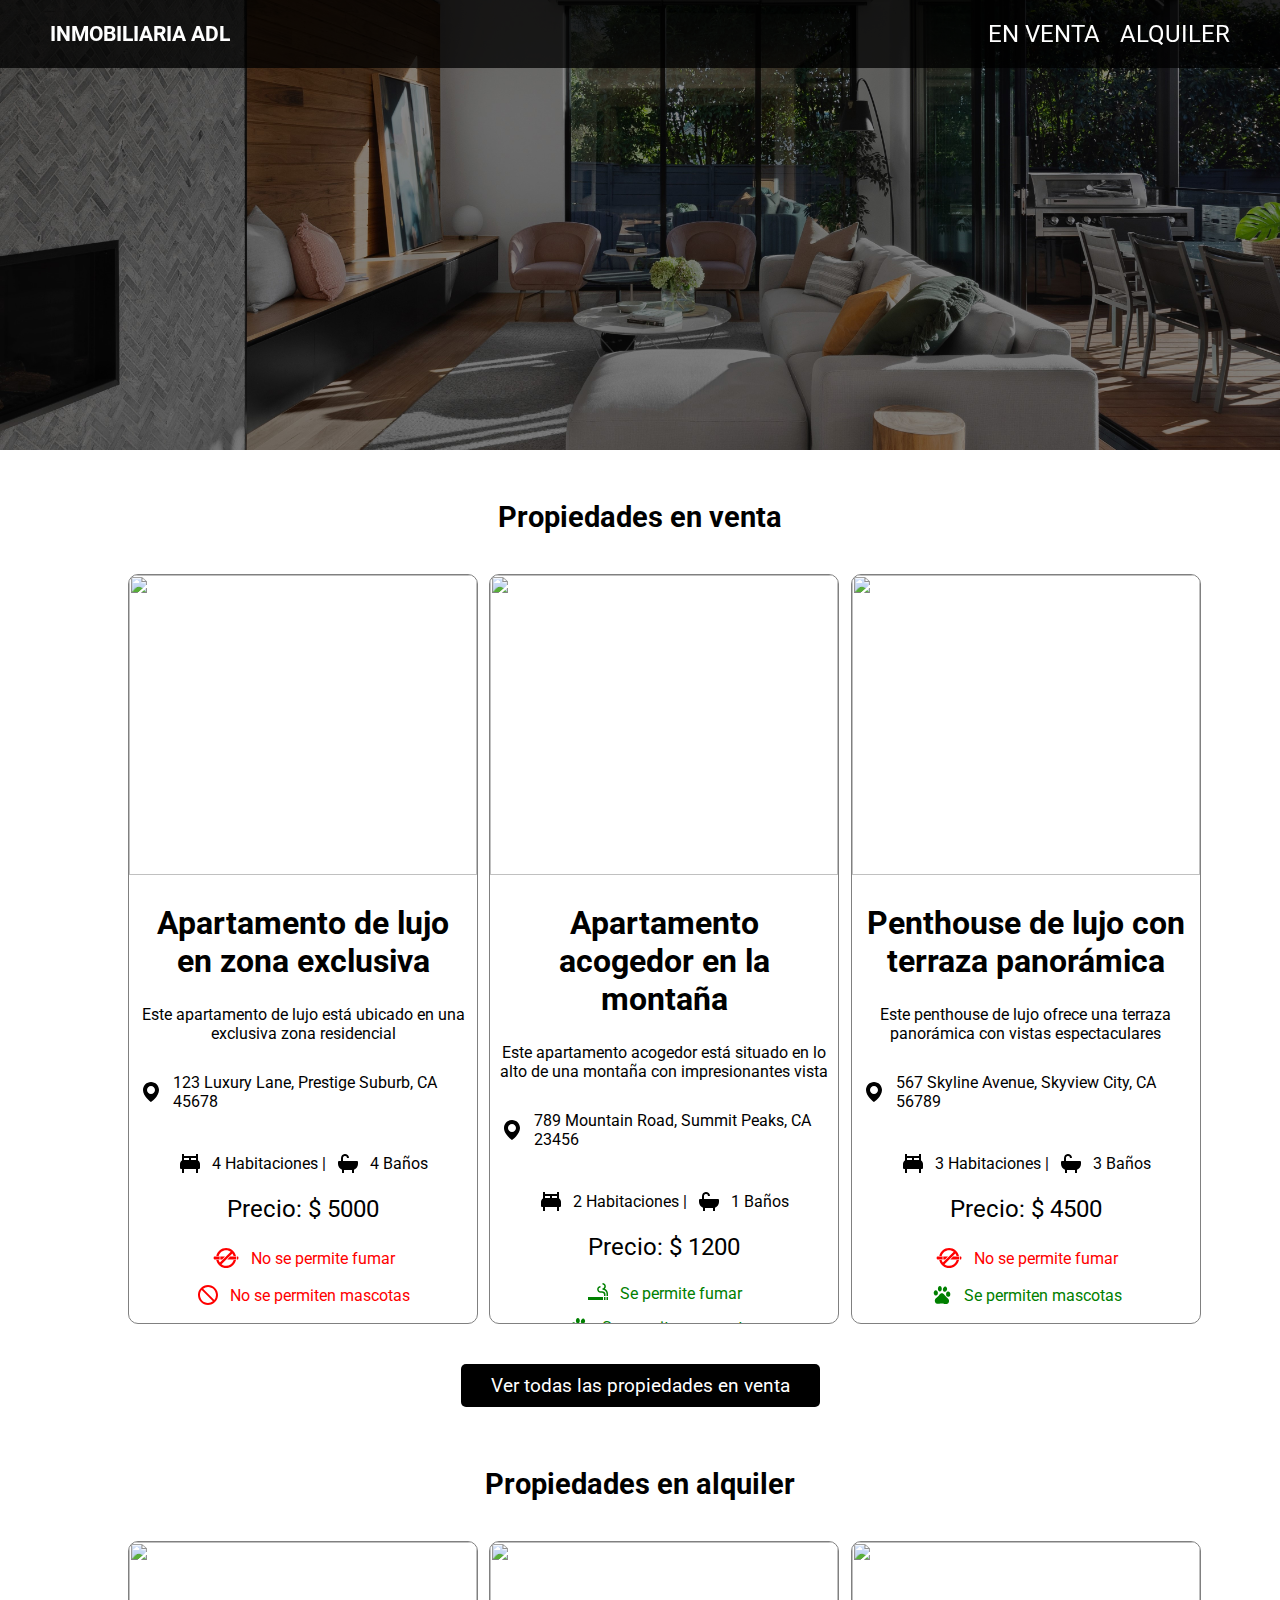
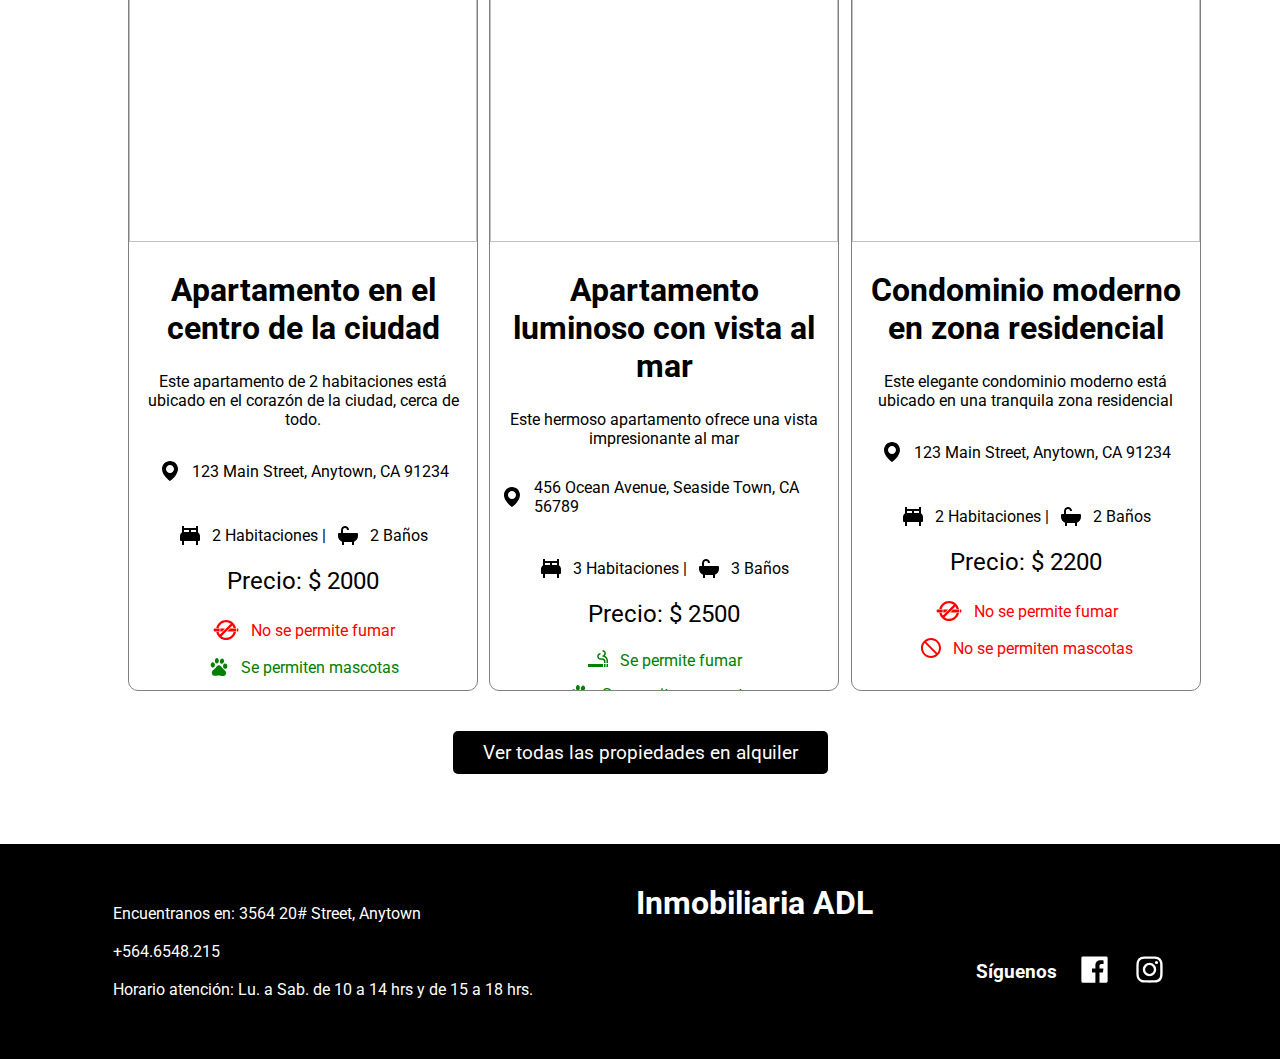
==== index.html @ 2d64ed20 "Actualizando pripiedades en objetos" ====
<!DOCTYPE html>
<html lang="en">

<head>
    <meta charset="UTF-8">
    <meta name="viewport" content="width=device-width, initial-scale=1.0">
    <title>Inmobiliaria ADL</title>
    <link rel="stylesheet" href="./assets/css/styles.css">
    <link rel="preconnect" href="https://fonts.googleapis.com">
    <link rel="preconnect" href="https://fonts.gstatic.com" crossorigin>
    <link href="https://fonts.googleapis.com/css2?family=Roboto:wght@300;400;500;700&display=swap" rel="stylesheet">
</head>

<body>
    <div class="container">
        <nav class="navbar">
            <img class="nabvar__img" src="./assets/images/r-architecture-KQgrVfR3r74-unsplash.jpg" alt="">
            <div class="navbar__container">
                <div class="navbar__logo">
                    <a class="navbar__title" href="index.html">Inmobiliaria ADL</a>
                </div>
                <a href="#menu" class="navbar__icons">
                    <img class="navbar__icon navbar__icon--open" src="./assets/images/menu.svg" alt="">
                </a>
                <a href="#" class="navbar__icons">
                    <img class="navbar__icon navbar__icon--close" src="./assets/images/close.svg" alt="">
                </a>
                <div class="navbar__links" id="menu">
                    <a href="propiedades_venta.html" class="nabvar__link">En venta</a>
                    <a href="propiedades_alquiler.html" class="nabvar__link">Alquiler</a>
                </div>
            </div>
        </nav>
        <section class="section section__forsale">
            <h1 class="section__title">Propiedades en venta</h1>
            <div class="section__container">
                <div class="cards__container">
                    <div class="card__body__container">
                        <img src="https://fotos.perfil.com/2018/09/21/trim/950/534/nueva-york-09212018-366965.jpg"
                            alt="" class="card__img">
                        <div class="card__body">
                            <h1 class="card__title">Apartamento de lujo en zona exclusiva</h1>
                            <p class="card__description">Este apartamento de lujo está ubicado en una exclusiva zona
                                residencial</p>
                            <div class="card__direction">
                                <img src="./assets/images/location.svg" alt="" class="card__icon card__icon--location">
                                <p class="card__text">123 Luxury Lane, Prestige Suburb, CA 45678</p>
                            </div>
                            <div class="card__info">
                                <img src="./assets/images/bed.svg" alt="" class="card__icon card__icon--bed">
                                <span class="card__info__text">4 Habitaciones |</span>
                                <img src="./assets/images/bath.svg" alt="" class="card__icon card__icon--bath">
                                <span class="card__info__text">4 Baños</span>
                            </div>
                            <p class="card__price">Precio: $ 5000</p>
                            <div class="card__inportant__info__container">
                                <div class="card__inportant__info" id="info1">
                                    <img src="./assets/images/cigarette.svg" alt=""
                                        class="card__icon card__icon--no-smooking">
                                    <span
                                        class="card__inportant__info__text card__inportant__info__text--no-smooking">No
                                        se permite fumar</span>
                                </div>
                                <div class="card__inportant__info" id="info2">
                                    <img src="./assets/images/block.svg" alt="" class="card__icon">
                                    <span class="card__inportant__info__text card__inportant__info__text--no-pets">No se
                                        permiten mascotas</span>
                                </div>
                            </div>
                        </div>
                    </div>
                    <div class="card__body__container">
                        <img src="https://cdn.bioguia.com/embed/3d0fb0142790e6b90664042cbafcb1581427139/furgoneta.jpg"
                            alt="" class="card__img">
                        <div class="card__body">
                            <h1 class="card__title">Apartamento acogedor en la montaña</h1>
                            <p class="card__description">Este apartamento acogedor está situado en lo alto de una
                                montaña con impresionantes vista</p>
                            <div class="card__direction">
                                <img src="./assets/images/location.svg" alt="" class="card__icon card__icon--location">
                                <p class="card__text">789 Mountain Road, Summit Peaks, CA 23456</p>
                            </div>
                            <div class="card__info">
                                <img src="./assets/images/bed.svg" alt="" class="card__icon card__icon--bed">
                                <span class="card__info__text">2 Habitaciones |</span>
                                <img src="./assets/images/bath.svg" alt="" class="card__icon card__icon--bath">
                                <span class="card__info__text">1 Baños</span>
                            </div>
                            <p class="card__price">Precio: $ 1200</p>
                            <div class="card__inportant__info__container">
                                <div class="card__inportant__info" id="info1">
                                    <img src="./assets/images/smoking_rooms_FILL1_wght400_GRAD0_opsz24.svg" alt=""
                                        class="card__icon card__icon--smooking">
                                    <span class="card__inportant__info__text card__inportant__info__text--smooking">Se
                                        permite fumar</span>
                                </div>
                                <div class="card__inportant__info" id="info2">
                                    <img src="./assets/images/pets.svg" alt="" class="card__icon">
                                    <span class="card__inportant__info__text card__inportant__info__text--pets">Se
                                        permiten mascotas</span>
                                </div>
                            </div>
                        </div>
                    </div>
                    <div class="card__body__container">
                        <img src="https://resizer.glanacion.com/resizer/fhK-tSVag_8UGJjPMgWrspslPoU=/768x0/filters:quality(80)/cloudfront-us-east-1.images.arcpublishing.com/lanacionar/CUXVMXQE4JD5XIXX4X3PDZAVMY.jpg"
                            alt="" class="card__img">
                        <div class="card__body">
                            <h1 class="card__title">Penthouse de lujo con terraza panorámica</h1>
                            <p class="card__description">Este penthouse de lujo ofrece una terraza panorámica con vistas
                                espectaculares</p>
                            <div class="card__direction">
                                <img src="./assets/images/location.svg" alt="" class="card__icon card__icon--location">
                                <p class="card__text">567 Skyline Avenue, Skyview City, CA 56789</p>
                            </div>
                            <div class="card__info">
                                <img src="./assets/images/bed.svg" alt="" class="card__icon card__icon--bed">
                                <span class="card__info__text">3 Habitaciones |</span>
                                <img src="./assets/images/bath.svg" alt="" class="card__icon card__icon--bath">
                                <span class="card__info__text">3 Baños</span>
                            </div>
                            <p class="card__price">Precio: $ 4500</p>
                            <div class="card__inportant__info__container">
                                <div class="card__inportant__info" id="info1">
                                    <img src="./assets/images/cigarette.svg" alt=""
                                        class="card__icon card__icon--no-smooking">
                                    <span class="card__inportant__info__text">No se permite fumar</span>
                                </div>
                                <div class="card__inportant__info" id="info2">
                                    <img src="./assets/images/pets.svg" alt="" class="card__icon">
                                    <span class="card__inportant__info__text card__inportant__info__text--pets">Se
                                        permiten mascotas</span>
                                </div>
                            </div>
                        </div>
                    </div>
                </div>
            </div>
            <a class="card__section__link card__section__link--for-sale" href="propiedades_venta.html">Ver todas las
                propiedades en venta</a>
        </section>
        <section class="section section__forrent">
            <h1 class="section__title section__title--for-rent">Propiedades en alquiler</h1>
            <div class="section__container">
                <div class="cards__container">
                    <div class="card__body__container">
                        <img src="https://images.unsplash.com/photo-1522708323590-d24dbb6b0267?ixlib=rb-4.0.3&ixid=M3wxMjA3fDB8MHxzZWFyY2h8NHx8YXBhcnRtZW50fGVufDB8MHwwfHx8MA%3D%3D&auto=format&fit=crop&w=700&q=60"
                            alt="" class="card__img">
                        <div class="card__body">
                            <h1 class="card__title">Apartamento en el centro de la ciudad</h1>
                            <p class="card__description">Este apartamento de 2 habitaciones está ubicado en el corazón
                                de la ciudad, cerca de todo.</p>
                            <div class="card__direction">
                                <img src="./assets/images/location.svg" alt="" class="card__icon card__icon--location">
                                <p class="card__text">123 Main Street, Anytown, CA 91234</p>
                            </div>
                            <div class="card__info">
                                <img src="./assets/images/bed.svg" alt="" class="card__icon card__icon--bed">
                                <span class="card__info__text">2 Habitaciones |</span>
                                <img src="./assets/images/bath.svg" alt="" class="card__icon card__icon--bath">
                                <span class="card__info__text">2 Baños</span>
                            </div>
                            <p class="card__price">Precio: $ 2000</p>
                            <div class="card__inportant__info__container">
                                <div class="card__inportant__info" id="info1">
                                    <img src="./assets/images/cigarette.svg" alt=""
                                        class="card__icon card__icon--no-smooking">
                                    <span
                                        class="card__inportant__info__text card__inportant__info__text--no-smooking">No
                                        se permite fumar</span>
                                </div>
                                <div class="card__inportant__info" id="info2">
                                    <img src="./assets/images/pets.svg" alt="" class="card__icon">
                                    <span class="card__inportant__info__text card__inportant__info__text--pets">Se
                                        permiten mascotas</span>
                                </div>
                            </div>
                        </div>
                    </div>
                    <div class="card__body__container">
                        <img src="https://images.unsplash.com/photo-1669071192880-0a94316e6e09?ixlib=rb-4.0.3&ixid=M3wxMjA3fDB8MHxwaG90by1wYWdlfHx8fGVufDB8fHx8fA%3D%3D&auto=format&fit=crop&w=1470&q=80"
                            alt="" class="card__img">
                        <div class="card__body">
                            <h1 class="card__title">Apartamento luminoso con vista al mar</h1>
                            <p class="card__description">Este hermoso apartamento ofrece una vista impresionante al mar
                            </p>
                            <div class="card__direction">
                                <img src="./assets/images/location.svg" alt="" class="card__icon card__icon--location">
                                <p class="card__text">456 Ocean Avenue, Seaside Town, CA 56789</p>
                            </div>
                            <div class="card__info">
                                <img src="./assets/images/bed.svg" alt="" class="card__icon card__icon--bed">
                                <span class="card__info__text">3 Habitaciones |</span>
                                <img src="./assets/images/bath.svg" alt="" class="card__icon card__icon--bath">
                                <span class="card__info__text">3 Baños</span>
                            </div>
                            <p class="card__price">Precio: $ 2500</p>
                            <div class="card__inportant__info__container">
                                <div class="card__inportant__info" id="info1">
                                    <img src="./assets/images/smoking_rooms_FILL1_wght400_GRAD0_opsz24.svg" alt=""
                                        class="card__icon card__icon--smooking">
                                    <span class="card__inportant__info__text card__inportant__info__text--smooking">Se
                                        permite fumar</span>
                                </div>
                                <div class="card__inportant__info" id="info2">
                                    <img src="./assets/images/pets.svg" alt="" class="card__icon">
                                    <span class="card__inportant__info__text card__inportant__info__text--pets">Se
                                        permiten mascotas</span>
                                </div>
                            </div>
                        </div>
                    </div>
                    <div class="card__body__container">
                        <img src="https://images.unsplash.com/photo-1567496898669-ee935f5f647a?ixlib=rb-4.0.3&ixid=M3wxMjA3fDB8MHxzZWFyY2h8MTF8fGNvbmRvfGVufDB8MHwwfHx8MA%3D%3D&auto=format&fit=crop&w=1000&q=60"
                            alt="" class="card__img">
                        <div class="card__body">
                            <h1 class="card__title">Condominio moderno en zona residencial</h1>
                            <p class="card__description">Este elegante condominio moderno está ubicado en una tranquila
                                zona residencial</p>
                            <div class="card__direction">
                                <img src="./assets/images/location.svg" alt="" class="card__icon card__icon--location">
                                <p class="card__text">123 Main Street, Anytown, CA 91234</p>
                            </div>
                            <div class="card__info">
                                <img src="./assets/images/bed.svg" alt="" class="card__icon card__icon--bed">
                                <span class="card__info__text">2 Habitaciones |</span>
                                <img src="./assets/images/bath.svg" alt="" class="card__icon card__icon--bath">
                                <span class="card__info__text">2 Baños</span>
                            </div>
                            <p class="card__price">Precio: $ 2200</p>
                            <div class="card__inportant__info__container">
                                <div class="card__inportant__info" id="info1">
                                    <img src="./assets/images/cigarette.svg" alt=""
                                        class="card__icon card__icon--no-smooking">
                                    <span class="card__inportant__info__text">No se permite fumar</span>
                                </div>
                                <div class="card__inportant__info" id="info2">
                                    <img src="./assets/images/block.svg" alt="" class="card__icon">
                                    <span class="card__inportant__info__text card__inportant__info__text--no-pets">No se
                                        permiten mascotas</span>
                                </div>
                            </div>
                        </div>
                    </div>

                </div>
            </div>
            <a class="card__section__link card__section__link--for-sale" href="propiedades_alquiler.html">Ver todas las
                propiedades en
                alquiler</a>
        </section>
        <footer class="footer">
            <div class="footer__container">
                <div class="footer__first__section">
                    <p class="footer__directio">Encuentranos en: 3564 20# Street, Anytown</p>
                    <br>
                    <p class="footer__contact">+564.6548.215</p>
                    <br>
                    <p class="footer__info">Horario atención: Lu. a Sab. de 10 a 14 hrs y de 15 a 18 hrs.</p>
                </div>
                <h1 class="footer__logo">Inmobiliaria ADL</h1>
                <div class="footer__social">
                    <h3>Síguenos</h3>
                    <a href="">
                        <img src="./assets/images/facebook.svg" alt="" class="footer__icon">
                    </a>
                    <a href="">
                        <img src="./assets/images/instagram.svg" alt="" class="footer__icon">
                    </a>
                </div>
            </div>
        </footer>
    </div>
    <script src="./assets/js/script.js"></script>
</body>

</html>
---- assets/css/styles.css ----
* {
  margin: 0;
  box-sizing: border-box;
}
body {
  font-family: "Roboto", sans-serif;
}
.container {
  display: grid;
  grid-template-areas:
    "navbar"
    "section1"
    "section2"
    "footer";
}

/*APARTADO BARRA DE NAVEGACIÓN*/
.navbar {
  grid-area: navbar;
}
.navbar__container {
  display: grid;
  grid-template-columns: repeat(2, max-content);
  justify-content: space-between;
  align-items: center;
  grid-template-areas: "logo icons";
  padding: 15px;
  --open: scale(1);
  --close: scale(0);
  width: 100%;
  position: fixed;
  width: 100%;
  background-color: #000000c2;
}
.nabvar__img {
  position: absolute;
  object-fit: cover;
  width: 100%;
  height: 450px;
}
.navbar__title {
  color: #fff;
  text-decoration: none;
  text-transform: uppercase;
  font-weight: 700;
  font-size: 1.3rem;
}
.navbar__icons {
  grid-area: icons;
}
.navbar__icon--open {
  transform: var(--open);
  transition: transform linear 0.3s;
}
.navbar__icon--close {
  transform: var(--close);
  transition: transform linear 0.3s;
}
.navbar__container:has(:target) {
  --open: scale(0);
  --close: scale(1);
}
.navbar__links {
  display: flex;
  gap: 80px;
  flex-direction: column;
  justify-content: center;
  align-items: center;
  position: absolute;
  background-color: #000000cc;
  height: 40vh;
  width: 50%;
  top: 100%;
  transition: all ease-in-out 0.3s;
  left: -100%;
  border-radius: 0 20px 20px 0;
}
.navbar__links:target {
  left: 0%;
}
.nabvar__link {
  width: 100%;
  color: white;
  text-decoration: none;
  text-transform: uppercase;
  font-size: 1.5rem;
  width: max-content;
}

/*APARTADO SECTION GALERÍA*/

.section__forsale {
  grid-area: section1;
  margin-top: 500px;
}
.section__forrent {
  grid-area: section2;
}
.section__title {
  text-align: center;
  font-weight: 700;
  font-size: 1.8rem;
}
.section__title--for-rent {
  margin-top: 40px;
}
.card__body__container {
  width: 90%;
  margin: 40px auto;
  border-radius: 10px;
  border: 1px solid gray;
  overflow: hidden;
  max-width: 450px;
  min-width: 350px;
}
.card__body {
  padding: 10px 10px 30px;
}
.card__img {
  width: 100%;
}
.card__title {
  text-align: center;
  margin: 15px 0;
}
.card__description {
  text-align: center;
  padding: 10px 0;
}
.card__direction {
  display: flex;
  align-items: center;
  justify-content: center;
  gap: 10px;
  padding: 20px 0;
}
.card__info {
  display: flex;
  align-items: center;
  justify-content: center;
  gap: 10px;
  padding: 20px 0;
}
.card__price {
  font-size: 1.5rem;
  text-align: center;
  margin-bottom: 20px;
}
.card__inportant__info__container {
  flex-direction: column;
  display: flex;
  align-items: center;
  justify-content: center;
  gap: 10px;
}
.card__inportant__info {
  display: flex;
  align-items: center;
  gap: 10px;
}
.card__inportant__info__text {
  color: #ff0000;
}
.card__inportant__info__text--smooking,
.card__inportant__info__text--pets {
  color: #008000;
}
.card__section__link {
  display: flex;
  width: max-content;
  margin: 0 auto;
  color: #fff;
  background-color: #000;
  text-decoration: none;
  padding: 10px 30px;
  border-radius: 5px;
  font-size: 1.2rem;
  margin-bottom: 20px;
}
/*APARTADO FOOTER*/
.footer {
  grid-area: footer;
}
.footer__container {
  background-color: #000;
  color: #fff;
  padding: 20px;
}
.footer__first__section {
  margin: 40px 10px;
}
.footer__logo {
  text-align: center;
  padding: 20px 10px;
}
.footer__social {
  display: flex;
  align-items: center;
  gap: 20px;
  margin-top: 40px;
  justify-content: center;
  padding: 20px 10px;
}

/*APARTADO VERSIÓN ESCRITORIO*/
@media (min-width: 576px) {
  .navbar__container {
    display: flex;
    align-items: center;
    justify-content: space-between;
    width: 100%;
    background-color: #000000c2;
    padding: 20px 50px;
  }
  .nabvar__img {
    position: absolute;
    width: 100%;
    height: 450px;
    object-fit: cover;
  }
  .navbar__icons {
    display: none;
  }
  .navbar__links {
    display: flex;
    flex-direction: row;
    position: relative;
    left: 0;
    gap: 20px;
    height: 100%;
    justify-content: center;
    align-items: center;
    background-color: transparent;
    transition: none;
    width: max-content;
  }
  .nabvar__link:hover {
    opacity: 80%;
  }
  .section {
    width: 80%;
    margin: 0 auto;
  }
  .section__forsale {
    margin-top: 500px;
  }
  .cards__container {
    display: grid;
    grid-template-columns: repeat(auto-fit, minmax(300px, 1fr));
    align-items: center;
    gap: 60px;
  }
  .card__img {
    height: 300px;
    object-fit: cover;
  }
  .card__body__container {
    height: 750px;
  }
  .footer__container {
    display: flex;
    justify-content: space-evenly;
    margin-top: 50px;
  }
}
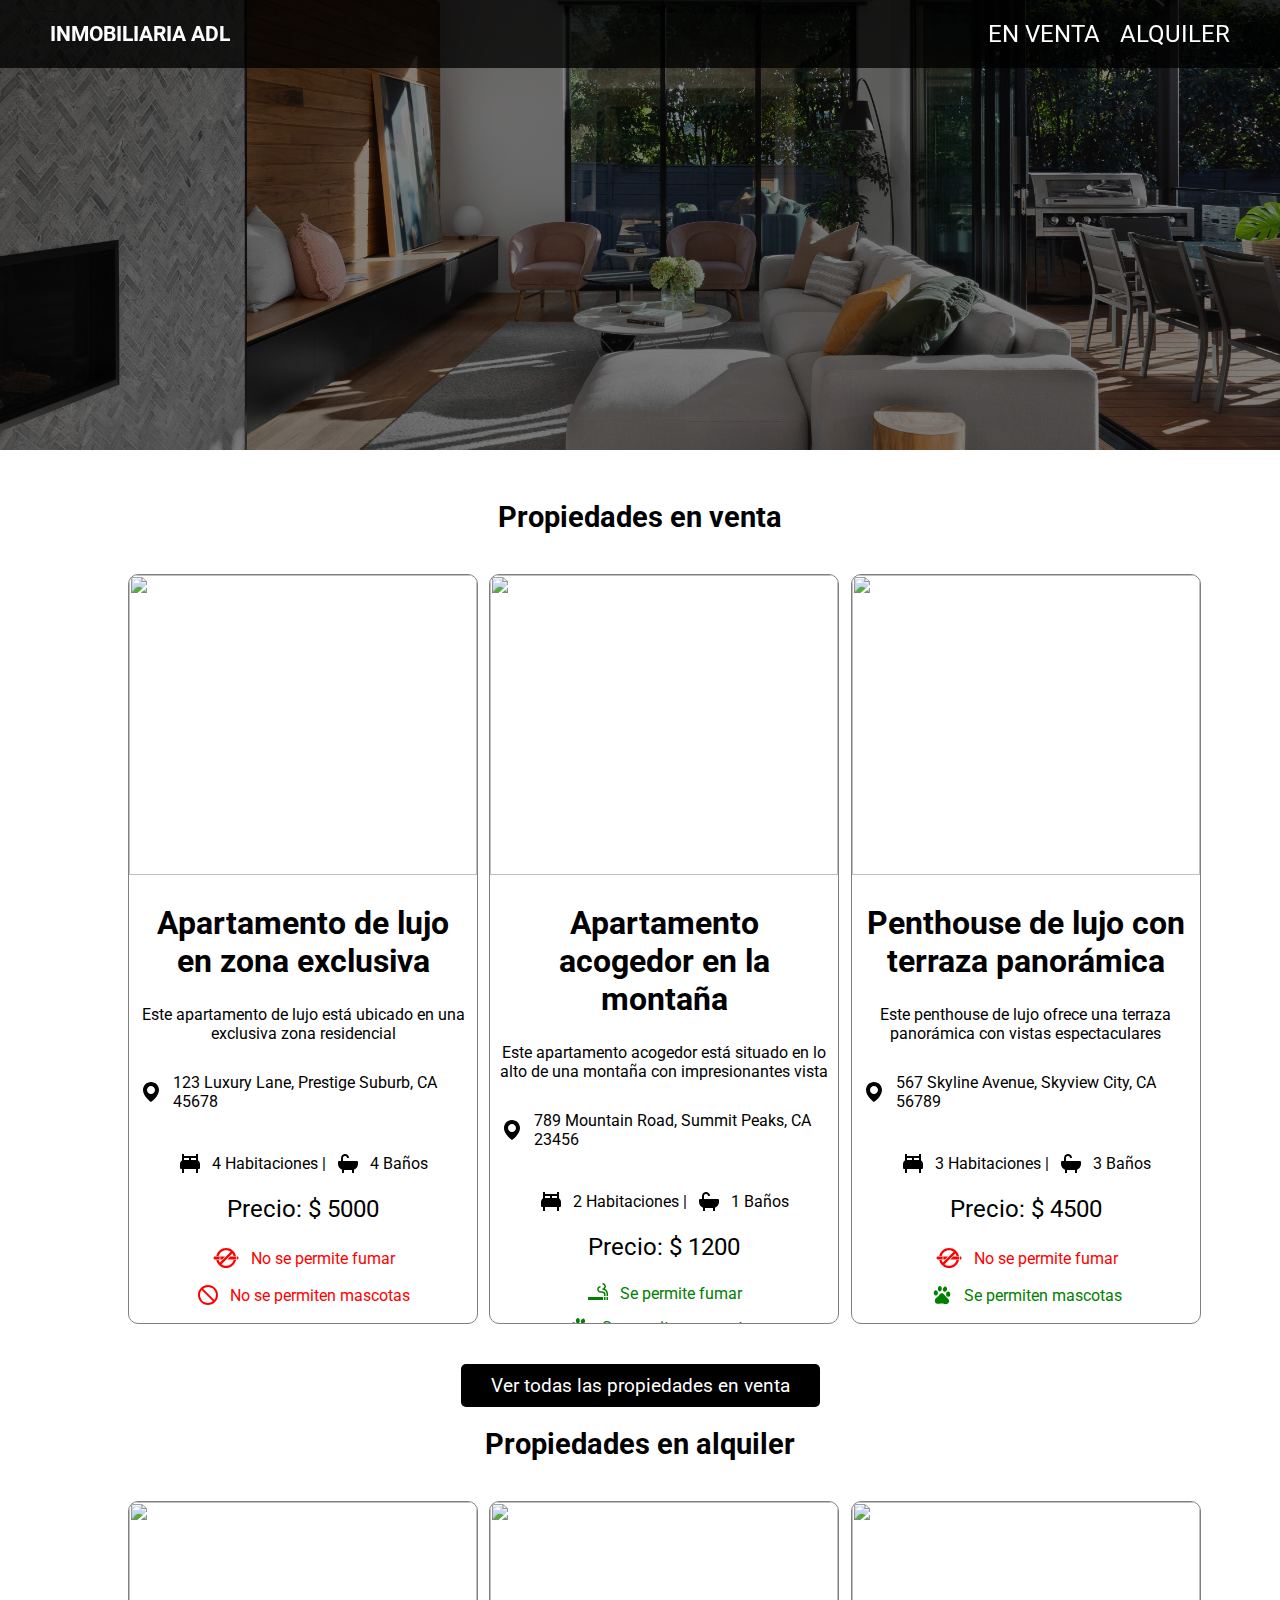
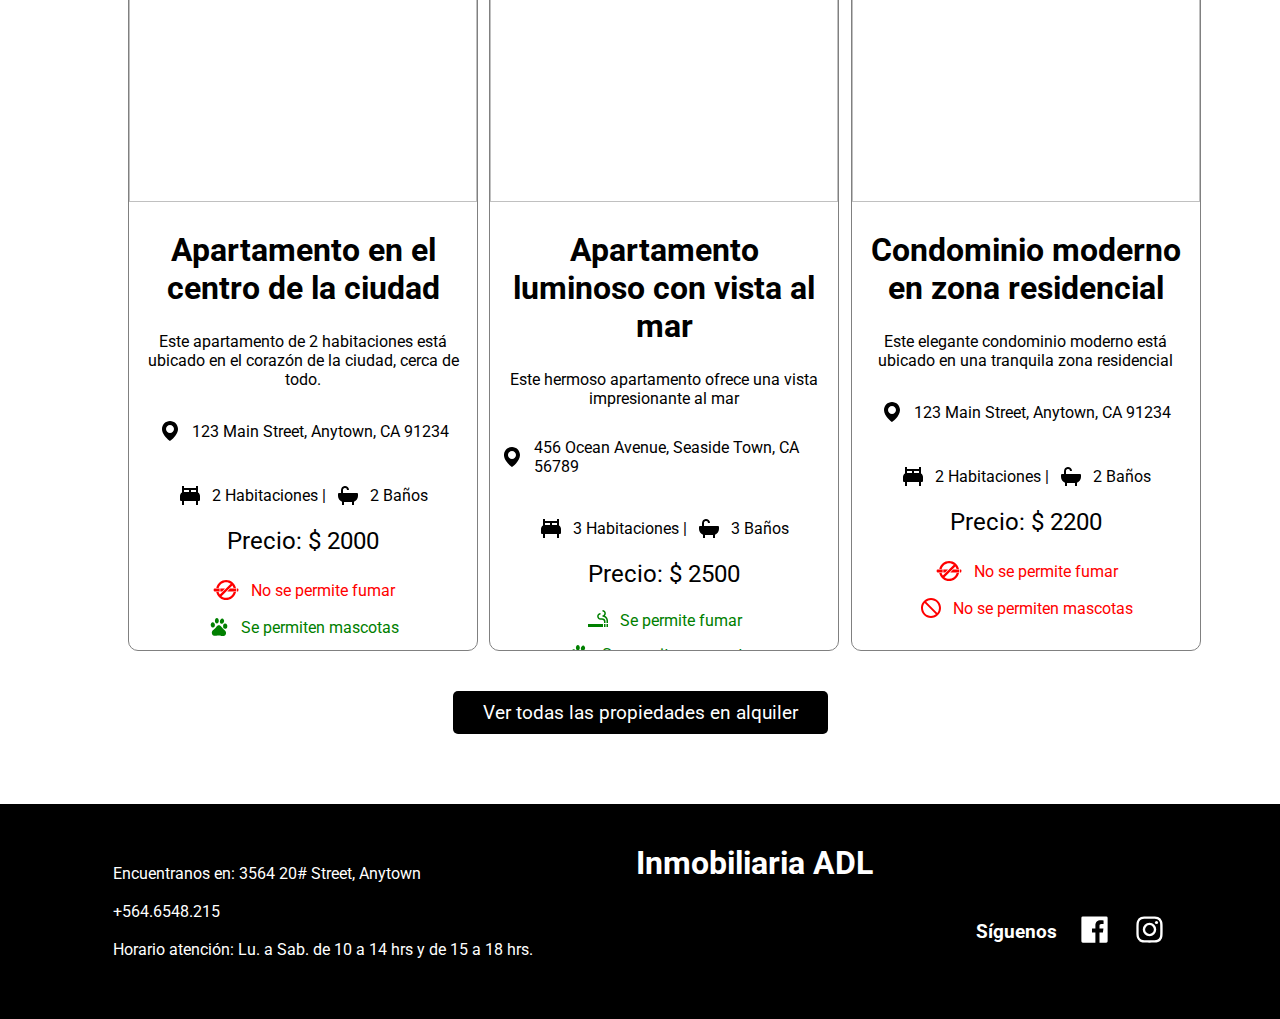
==== commit a3f6ec30: "Creando cards en html alquiler" ====
--- a/index.html
+++ b/index.html
@@ -139,7 +139,7 @@
             <a class="card__section__link card__section__link--for-sale" href="propiedades_venta.html">Ver todas las
                 propiedades en venta</a>
         </section>
-        <section class="section section__forrent">
+        <section class="section">
             <h1 class="section__title section__title--for-rent">Propiedades en alquiler</h1>
             <div class="section__container">
                 <div class="cards__container">
@@ -271,7 +271,6 @@
             </div>
         </footer>
     </div>
-    <script src="./assets/js/script.js"></script>
 </body>
 
 </html>--- a/assets/css/styles.css
+++ b/assets/css/styles.css
@@ -95,14 +95,12 @@
 }
 .section__forrent {
   grid-area: section2;
+  margin-top: 500px;
 }
 .section__title {
   text-align: center;
   font-weight: 700;
   font-size: 1.8rem;
-}
-.section__title--for-rent {
-  margin-top: 40px;
 }
 .card__body__container {
   width: 90%;
@@ -241,7 +239,8 @@
     width: 80%;
     margin: 0 auto;
   }
-  .section__forsale {
+  .section__forsale,
+  .section__forrent {
     margin-top: 500px;
   }
   .cards__container {
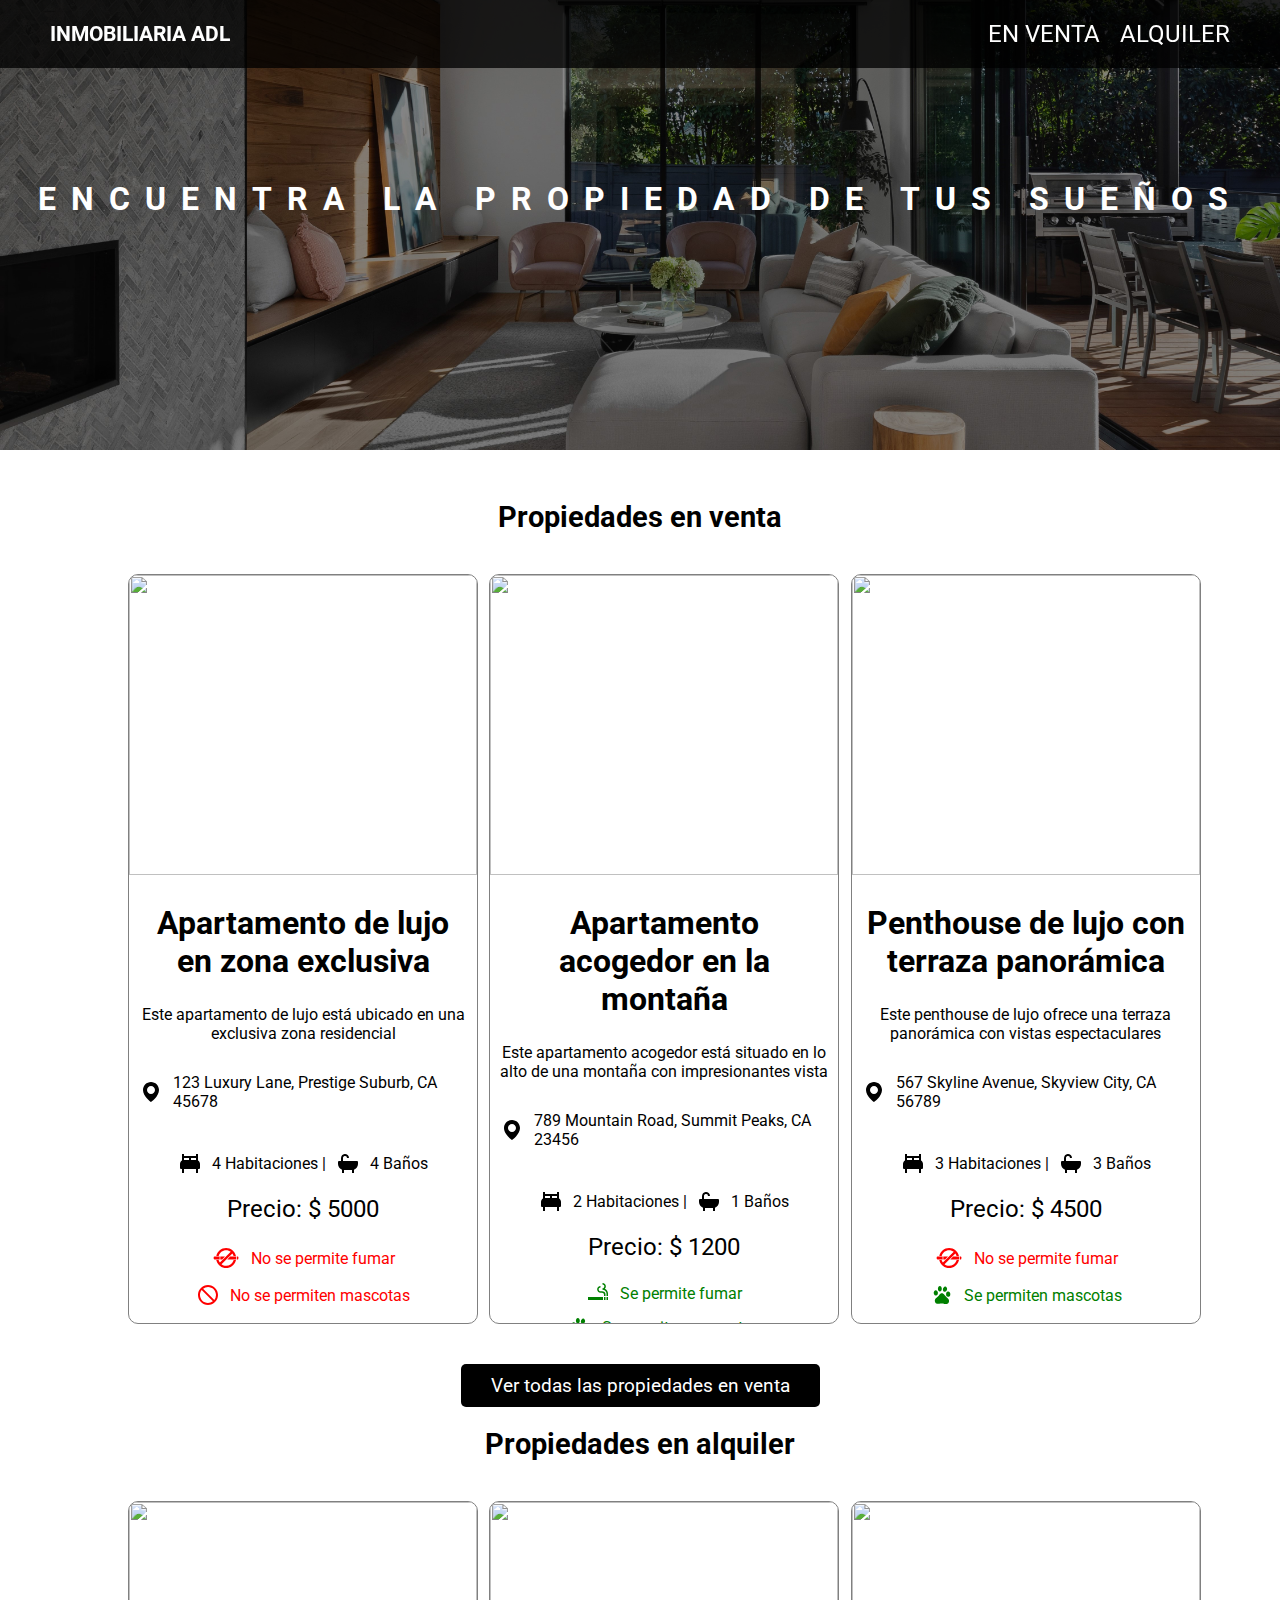
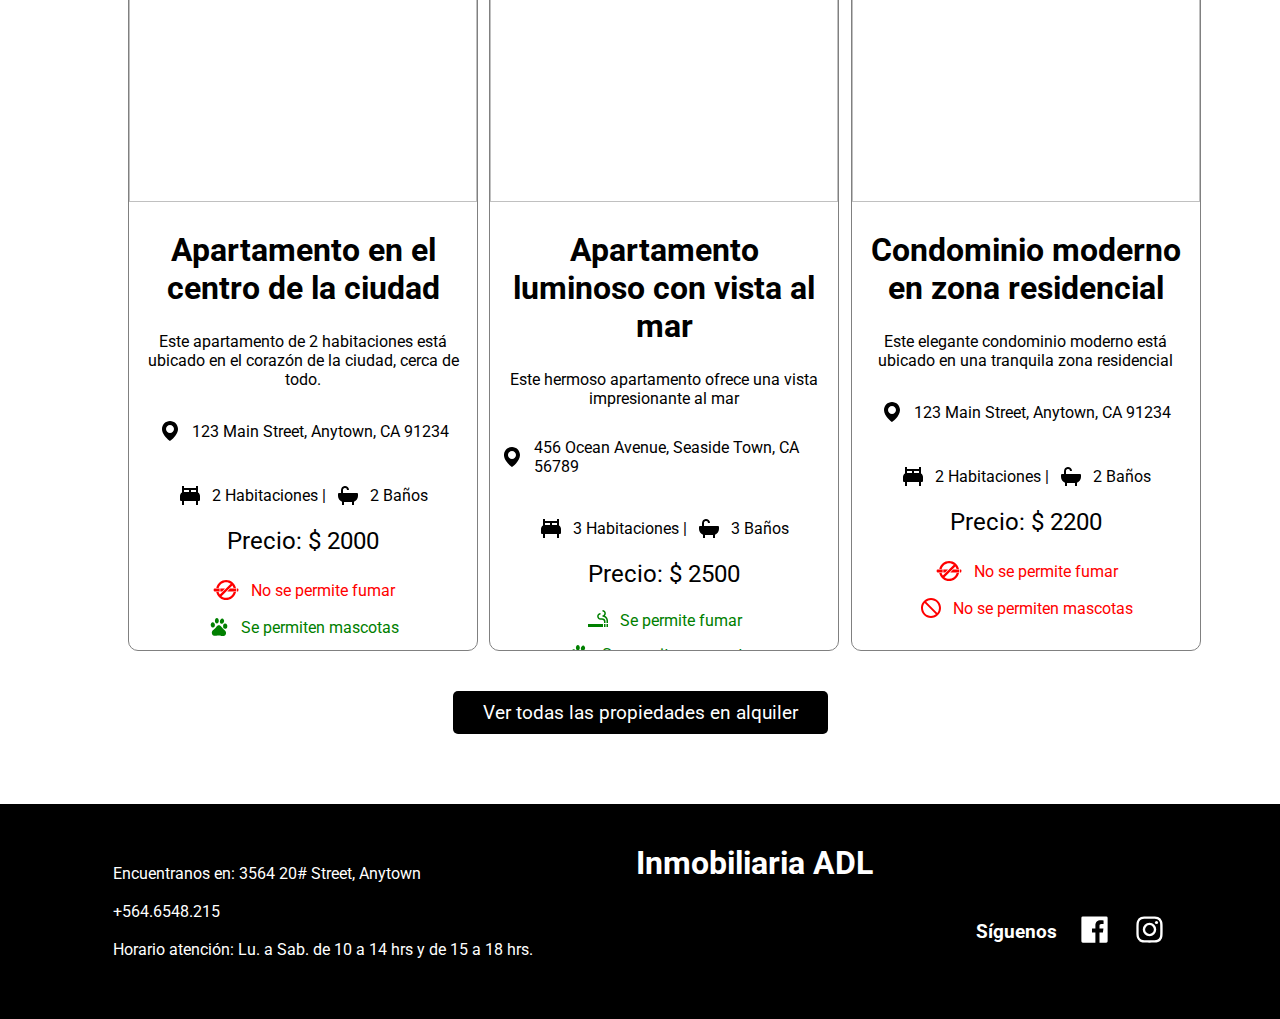
==== commit 185aa5a7: "Añadiendo título en imagen navbar" ====
--- a/index.html
+++ b/index.html
@@ -15,6 +15,7 @@
     <div class="container">
         <nav class="navbar">
             <img class="nabvar__img" src="./assets/images/r-architecture-KQgrVfR3r74-unsplash.jpg" alt="">
+            <h1 class="nabvar__img__title">Encuentra la propiedad de tus sueños</h1>
             <div class="navbar__container">
                 <div class="navbar__logo">
                     <a class="navbar__title" href="index.html">Inmobiliaria ADL</a>
--- a/assets/css/styles.css
+++ b/assets/css/styles.css
@@ -31,12 +31,24 @@
   position: fixed;
   width: 100%;
   background-color: #000000c2;
+  z-index: 20;
 }
 .nabvar__img {
   position: absolute;
   object-fit: cover;
   width: 100%;
   height: 450px;
+}
+.nabvar__img__title{
+  height: 50%;
+  width: 100%;
+  position: absolute;
+  z-index: 10;
+  color: #fff;
+  text-transform: uppercase;
+  font-size: 1.5rem;
+  text-align: center;
+  top: 20%;
 }
 .navbar__title {
   color: #fff;
@@ -215,6 +227,18 @@
     width: 100%;
     height: 450px;
     object-fit: cover;
+  }
+  .nabvar__img__title{
+    height: 50%;
+    width: 100%;
+    position: absolute;
+    z-index: 10;
+    color: #fff;
+    letter-spacing: 15px;
+    text-transform: uppercase;
+    font-size: 2rem;
+    text-align: center;
+    top: 20%;
   }
   .navbar__icons {
     display: none;
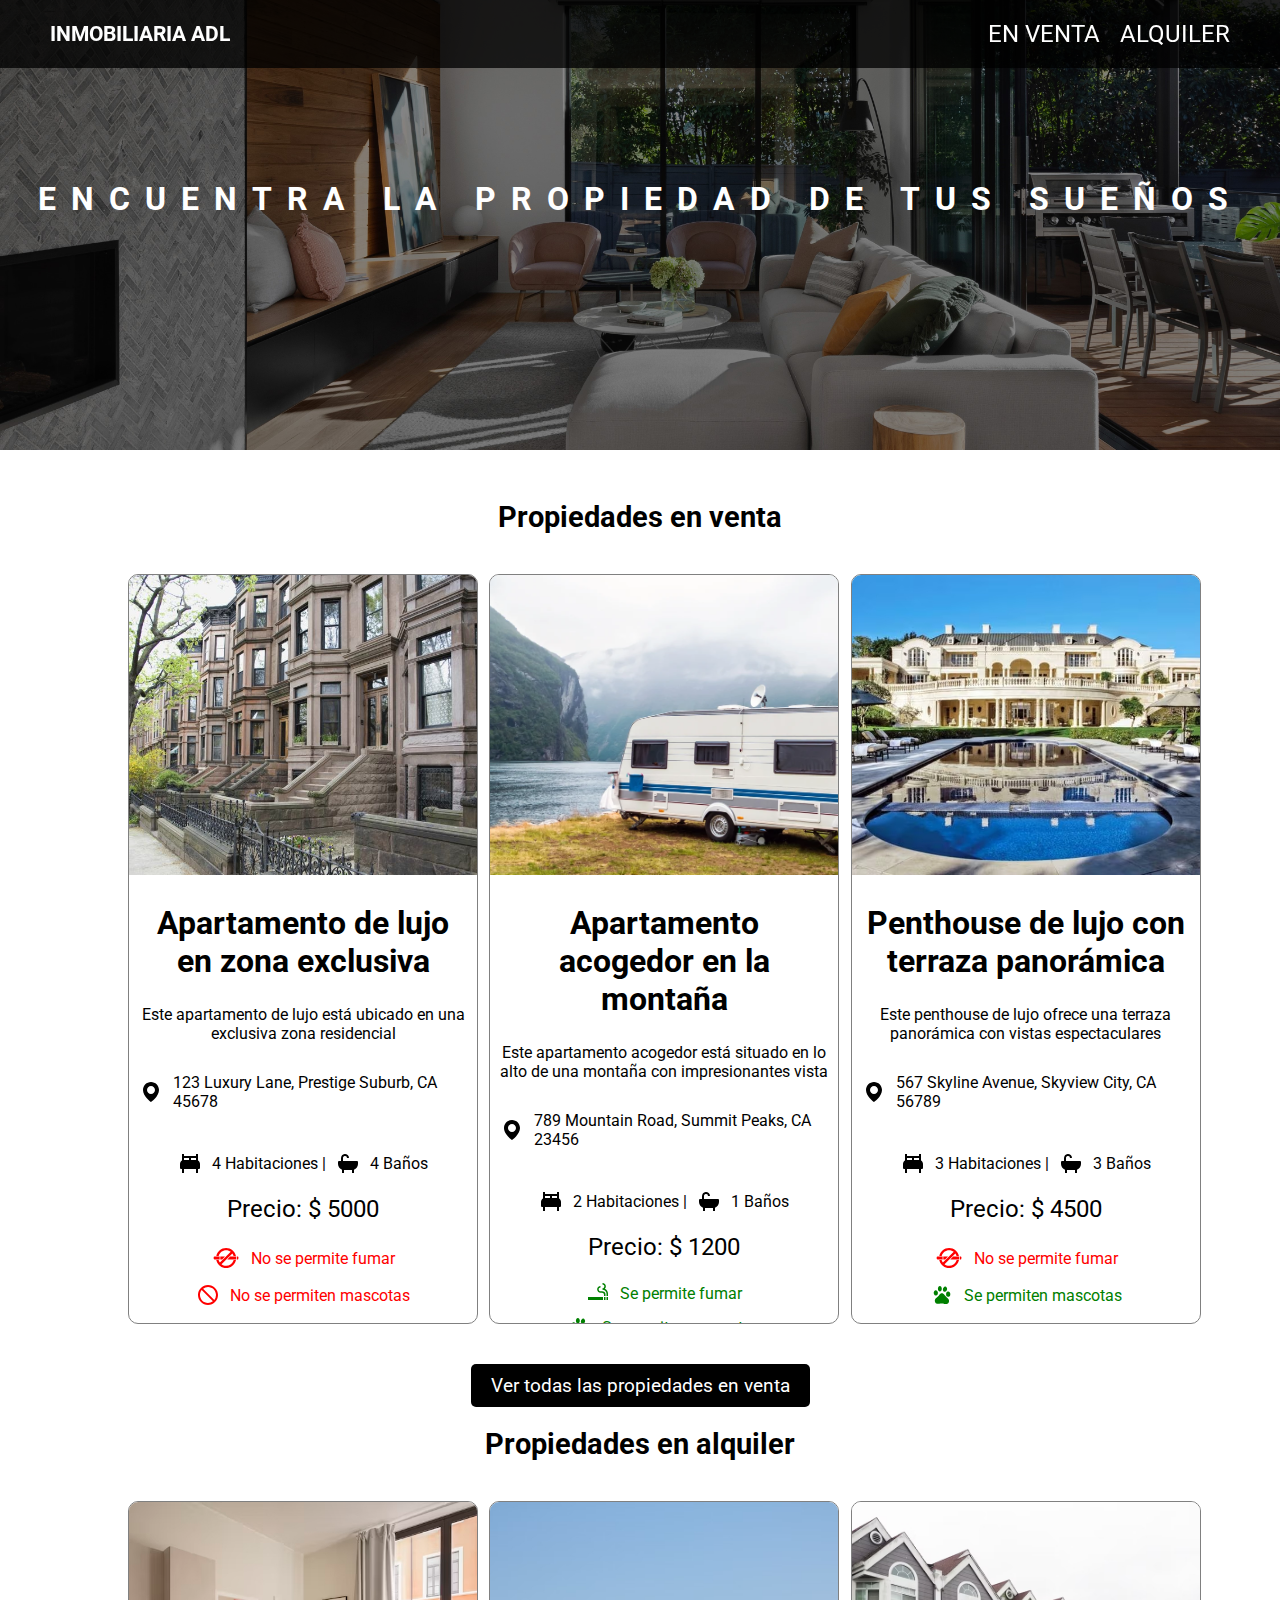
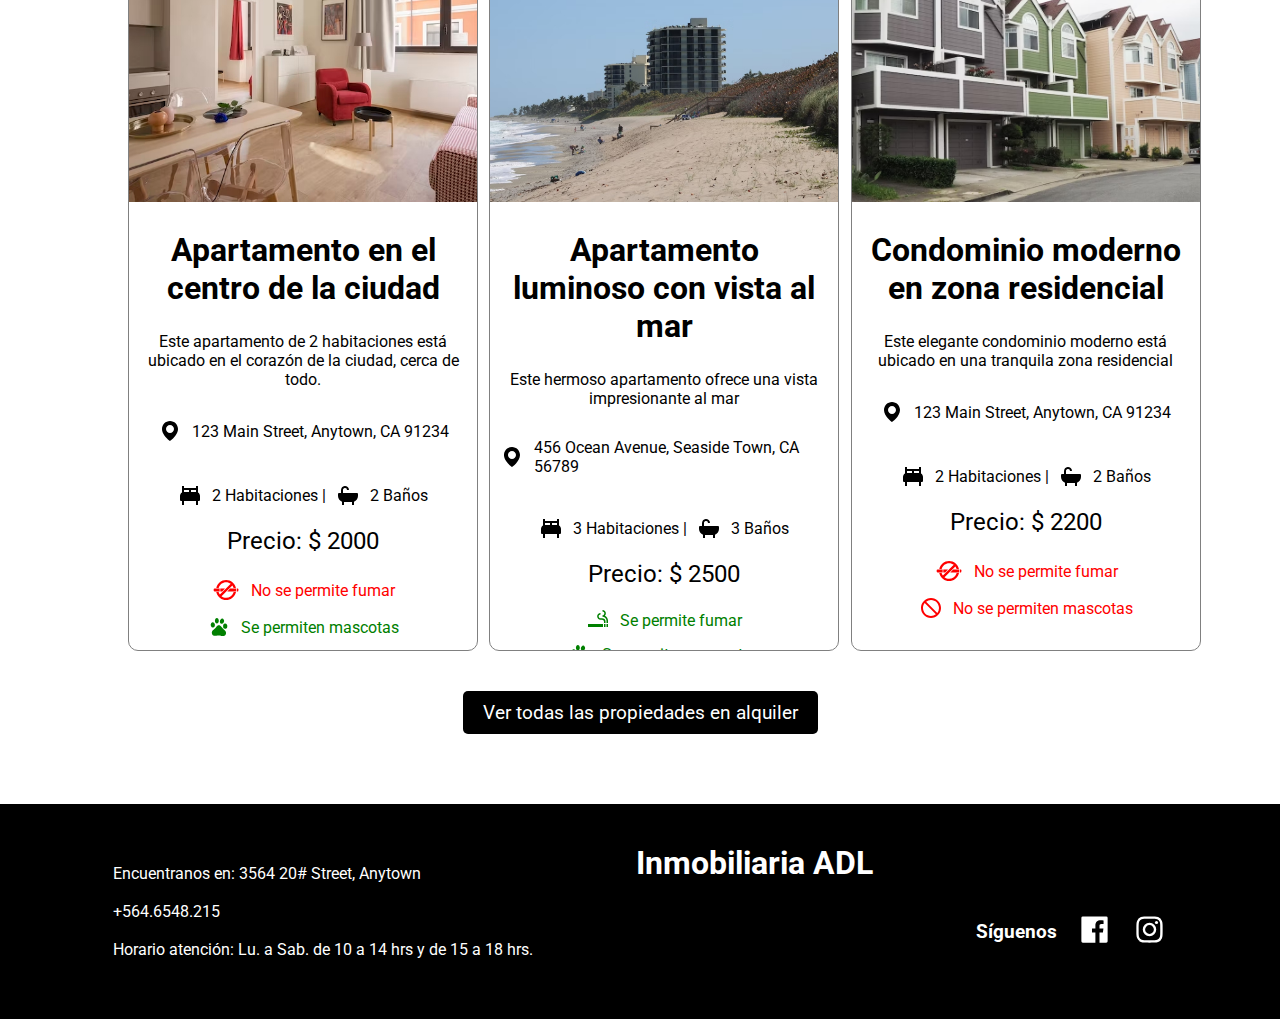
==== commit f60bec37: "Almacenando imágenes de manera local" ====
--- a/index.html
+++ b/index.html
@@ -37,7 +37,7 @@
             <div class="section__container">
                 <div class="cards__container">
                     <div class="card__body__container">
-                        <img src="https://fotos.perfil.com/2018/09/21/trim/950/534/nueva-york-09212018-366965.jpg"
+                        <img src="./assets/images/imagen_1.jpg"
                             alt="" class="card__img">
                         <div class="card__body">
                             <h1 class="card__title">Apartamento de lujo en zona exclusiva</h1>
@@ -71,7 +71,7 @@
                         </div>
                     </div>
                     <div class="card__body__container">
-                        <img src="https://cdn.bioguia.com/embed/3d0fb0142790e6b90664042cbafcb1581427139/furgoneta.jpg"
+                        <img src="./assets/images/imagen_2.webp"
                             alt="" class="card__img">
                         <div class="card__body">
                             <h1 class="card__title">Apartamento acogedor en la montaña</h1>
@@ -104,7 +104,7 @@
                         </div>
                     </div>
                     <div class="card__body__container">
-                        <img src="https://resizer.glanacion.com/resizer/fhK-tSVag_8UGJjPMgWrspslPoU=/768x0/filters:quality(80)/cloudfront-us-east-1.images.arcpublishing.com/lanacionar/CUXVMXQE4JD5XIXX4X3PDZAVMY.jpg"
+                        <img src="./assets/images/imagen_3.jpg"
                             alt="" class="card__img">
                         <div class="card__body">
                             <h1 class="card__title">Penthouse de lujo con terraza panorámica</h1>
@@ -145,7 +145,7 @@
             <div class="section__container">
                 <div class="cards__container">
                     <div class="card__body__container">
-                        <img src="https://images.unsplash.com/photo-1522708323590-d24dbb6b0267?ixlib=rb-4.0.3&ixid=M3wxMjA3fDB8MHxzZWFyY2h8NHx8YXBhcnRtZW50fGVufDB8MHwwfHx8MA%3D%3D&auto=format&fit=crop&w=700&q=60"
+                        <img src="./assets/images/imagen_4.jpg"
                             alt="" class="card__img">
                         <div class="card__body">
                             <h1 class="card__title">Apartamento en el centro de la ciudad</h1>
@@ -179,7 +179,7 @@
                         </div>
                     </div>
                     <div class="card__body__container">
-                        <img src="https://images.unsplash.com/photo-1669071192880-0a94316e6e09?ixlib=rb-4.0.3&ixid=M3wxMjA3fDB8MHxwaG90by1wYWdlfHx8fGVufDB8fHx8fA%3D%3D&auto=format&fit=crop&w=1470&q=80"
+                        <img src="./assets/images/imagen_5.jpg"
                             alt="" class="card__img">
                         <div class="card__body">
                             <h1 class="card__title">Apartamento luminoso con vista al mar</h1>
@@ -212,7 +212,7 @@
                         </div>
                     </div>
                     <div class="card__body__container">
-                        <img src="https://images.unsplash.com/photo-1567496898669-ee935f5f647a?ixlib=rb-4.0.3&ixid=M3wxMjA3fDB8MHxzZWFyY2h8MTF8fGNvbmRvfGVufDB8MHwwfHx8MA%3D%3D&auto=format&fit=crop&w=1000&q=60"
+                        <img src="./assets/images/imagen_6.jpg"
                             alt="" class="card__img">
                         <div class="card__body">
                             <h1 class="card__title">Condominio moderno en zona residencial</h1>
--- a/assets/css/styles.css
+++ b/assets/css/styles.css
@@ -182,7 +182,7 @@
   color: #fff;
   background-color: #000;
   text-decoration: none;
-  padding: 10px 30px;
+  padding: 10px 20px;
   border-radius: 5px;
   font-size: 1.2rem;
   margin-bottom: 20px;
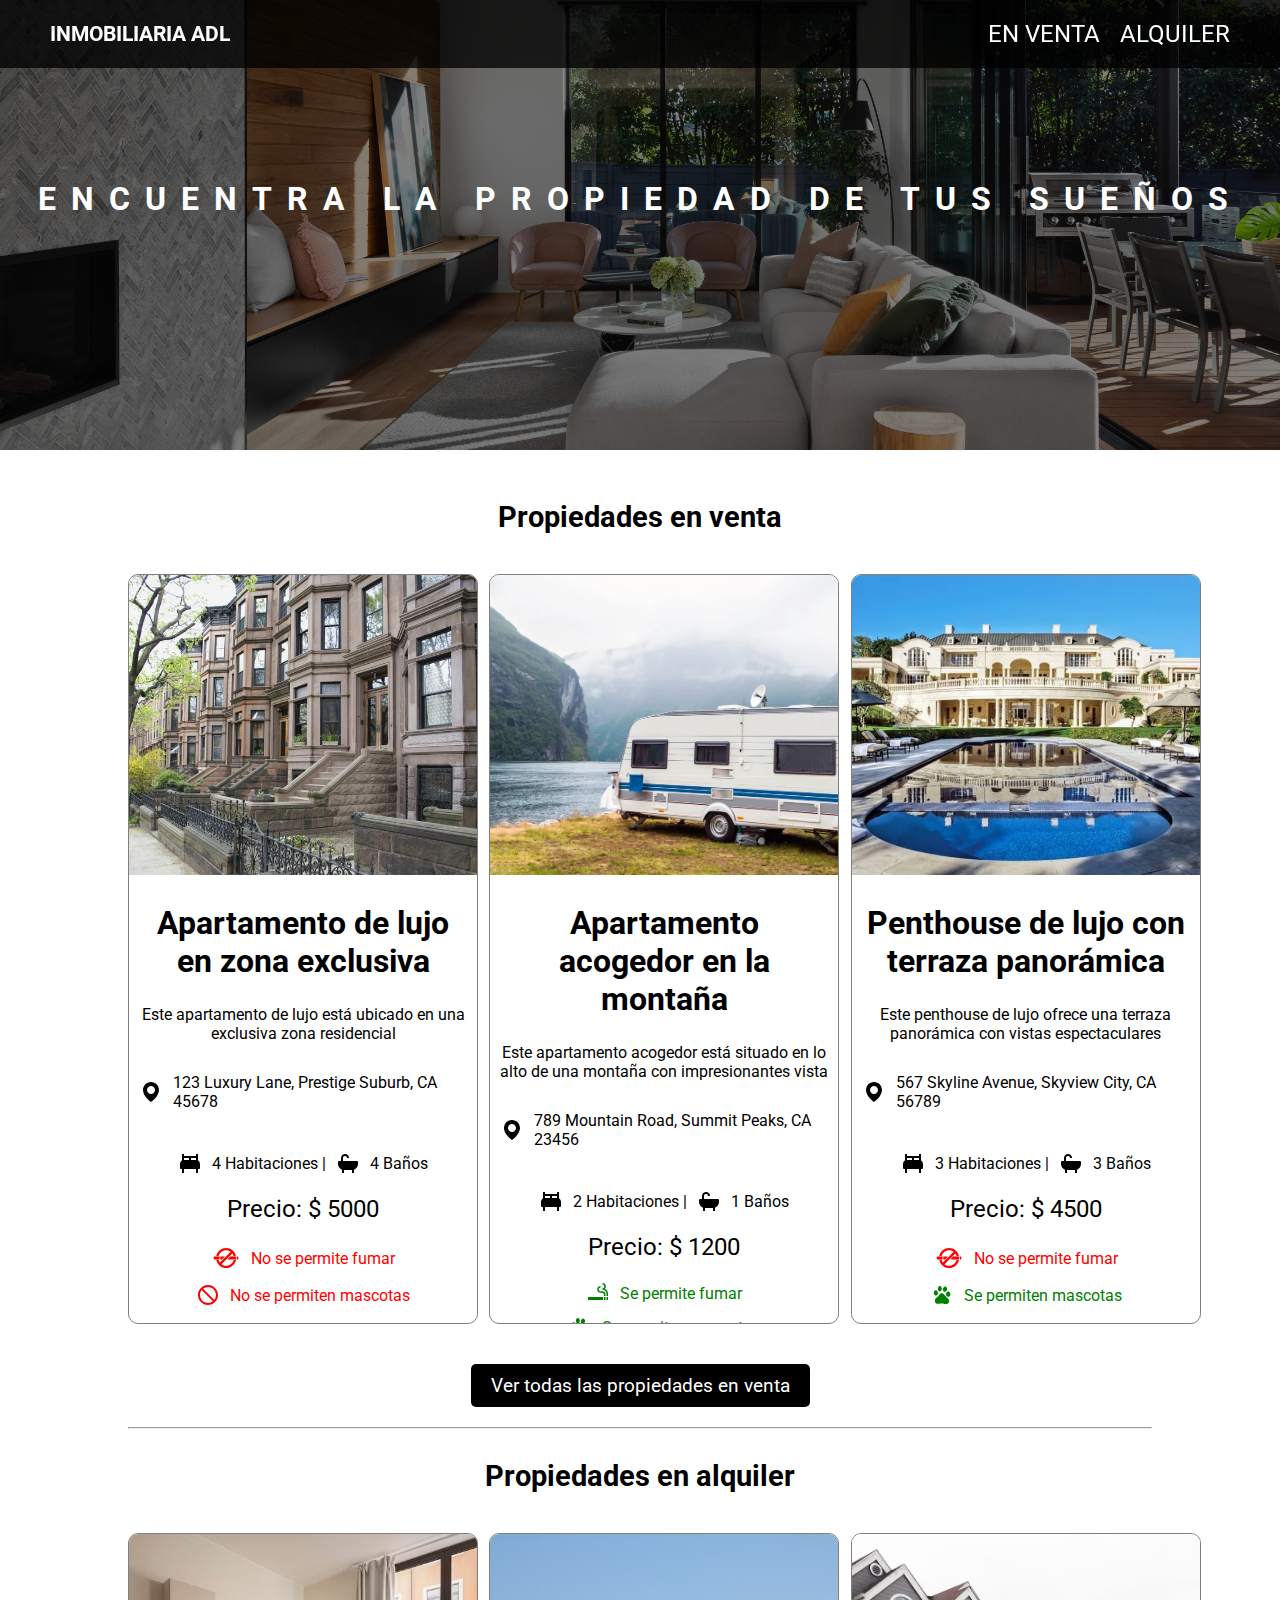
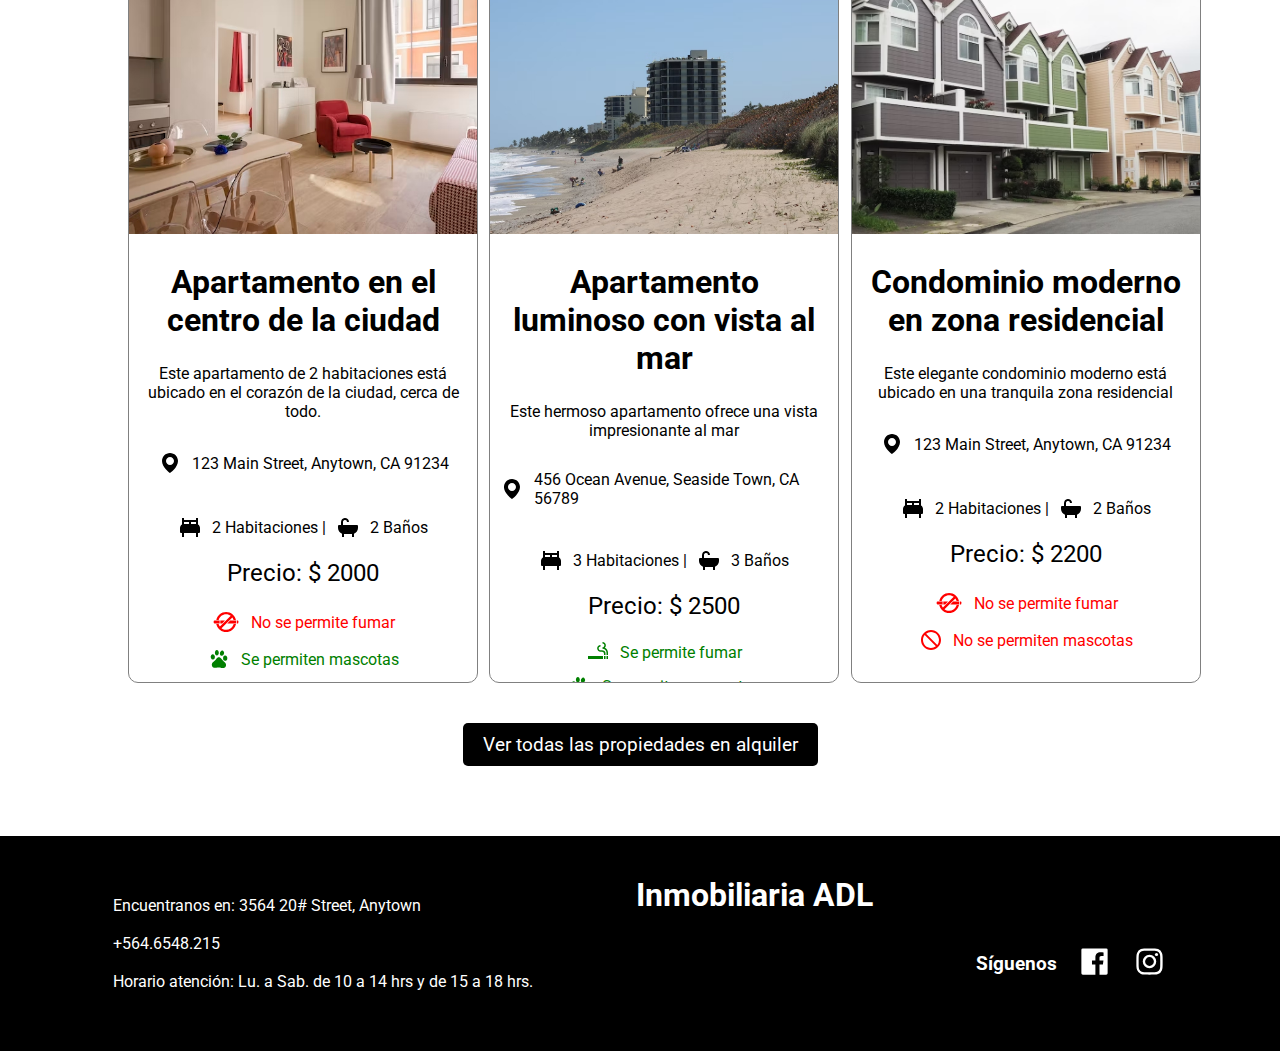
==== commit f238b5a6: "Ajustando código para mejorar renderización" ====
--- a/index.html
+++ b/index.html
@@ -139,6 +139,7 @@
             </div>
             <a class="card__section__link card__section__link--for-sale" href="propiedades_venta.html">Ver todas las
                 propiedades en venta</a>
+                <hr class="separador">
         </section>
         <section class="section">
             <h1 class="section__title section__title--for-rent">Propiedades en alquiler</h1>
--- a/assets/css/styles.css
+++ b/assets/css/styles.css
@@ -186,6 +186,9 @@
   border-radius: 5px;
   font-size: 1.2rem;
   margin-bottom: 20px;
+}
+.separador{
+  margin-bottom: 30px;
 }
 /*APARTADO FOOTER*/
 .footer {
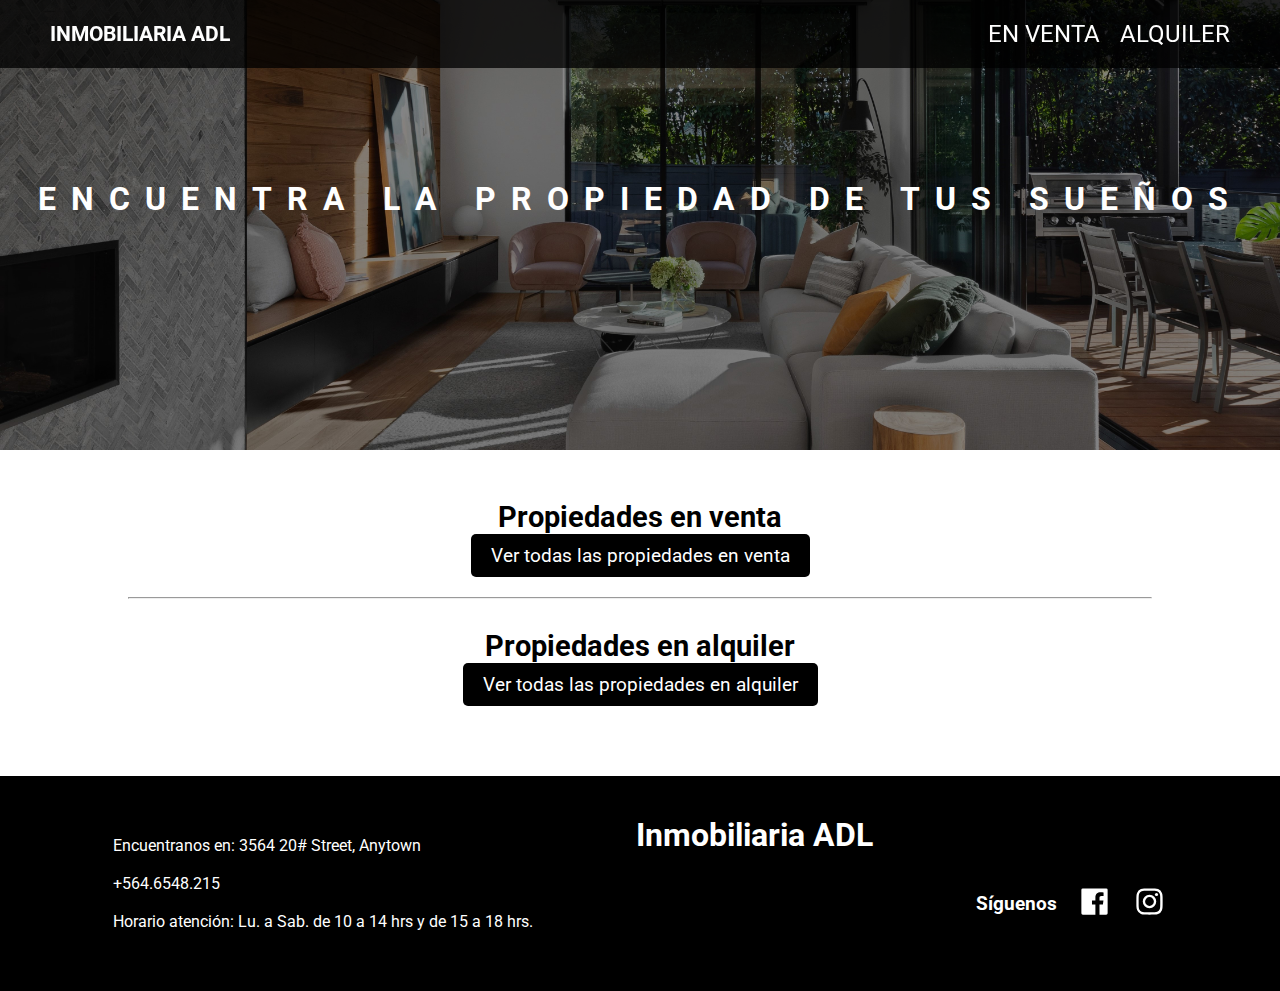
==== commit deda6ad0: "Creando script para página principal" ====
--- a/index.html
+++ b/index.html
@@ -35,221 +35,22 @@
         <section class="section section__forsale">
             <h1 class="section__title">Propiedades en venta</h1>
             <div class="section__container">
-                <div class="cards__container">
-                    <div class="card__body__container">
-                        <img src="./assets/images/imagen_1.jpg"
-                            alt="" class="card__img">
-                        <div class="card__body">
-                            <h1 class="card__title">Apartamento de lujo en zona exclusiva</h1>
-                            <p class="card__description">Este apartamento de lujo está ubicado en una exclusiva zona
-                                residencial</p>
-                            <div class="card__direction">
-                                <img src="./assets/images/location.svg" alt="" class="card__icon card__icon--location">
-                                <p class="card__text">123 Luxury Lane, Prestige Suburb, CA 45678</p>
-                            </div>
-                            <div class="card__info">
-                                <img src="./assets/images/bed.svg" alt="" class="card__icon card__icon--bed">
-                                <span class="card__info__text">4 Habitaciones |</span>
-                                <img src="./assets/images/bath.svg" alt="" class="card__icon card__icon--bath">
-                                <span class="card__info__text">4 Baños</span>
-                            </div>
-                            <p class="card__price">Precio: $ 5000</p>
-                            <div class="card__inportant__info__container">
-                                <div class="card__inportant__info" id="info1">
-                                    <img src="./assets/images/cigarette.svg" alt=""
-                                        class="card__icon card__icon--no-smooking">
-                                    <span
-                                        class="card__inportant__info__text card__inportant__info__text--no-smooking">No
-                                        se permite fumar</span>
-                                </div>
-                                <div class="card__inportant__info" id="info2">
-                                    <img src="./assets/images/block.svg" alt="" class="card__icon">
-                                    <span class="card__inportant__info__text card__inportant__info__text--no-pets">No se
-                                        permiten mascotas</span>
-                                </div>
-                            </div>
-                        </div>
-                    </div>
-                    <div class="card__body__container">
-                        <img src="./assets/images/imagen_2.webp"
-                            alt="" class="card__img">
-                        <div class="card__body">
-                            <h1 class="card__title">Apartamento acogedor en la montaña</h1>
-                            <p class="card__description">Este apartamento acogedor está situado en lo alto de una
-                                montaña con impresionantes vista</p>
-                            <div class="card__direction">
-                                <img src="./assets/images/location.svg" alt="" class="card__icon card__icon--location">
-                                <p class="card__text">789 Mountain Road, Summit Peaks, CA 23456</p>
-                            </div>
-                            <div class="card__info">
-                                <img src="./assets/images/bed.svg" alt="" class="card__icon card__icon--bed">
-                                <span class="card__info__text">2 Habitaciones |</span>
-                                <img src="./assets/images/bath.svg" alt="" class="card__icon card__icon--bath">
-                                <span class="card__info__text">1 Baños</span>
-                            </div>
-                            <p class="card__price">Precio: $ 1200</p>
-                            <div class="card__inportant__info__container">
-                                <div class="card__inportant__info" id="info1">
-                                    <img src="./assets/images/smoking_rooms_FILL1_wght400_GRAD0_opsz24.svg" alt=""
-                                        class="card__icon card__icon--smooking">
-                                    <span class="card__inportant__info__text card__inportant__info__text--smooking">Se
-                                        permite fumar</span>
-                                </div>
-                                <div class="card__inportant__info" id="info2">
-                                    <img src="./assets/images/pets.svg" alt="" class="card__icon">
-                                    <span class="card__inportant__info__text card__inportant__info__text--pets">Se
-                                        permiten mascotas</span>
-                                </div>
-                            </div>
-                        </div>
-                    </div>
-                    <div class="card__body__container">
-                        <img src="./assets/images/imagen_3.jpg"
-                            alt="" class="card__img">
-                        <div class="card__body">
-                            <h1 class="card__title">Penthouse de lujo con terraza panorámica</h1>
-                            <p class="card__description">Este penthouse de lujo ofrece una terraza panorámica con vistas
-                                espectaculares</p>
-                            <div class="card__direction">
-                                <img src="./assets/images/location.svg" alt="" class="card__icon card__icon--location">
-                                <p class="card__text">567 Skyline Avenue, Skyview City, CA 56789</p>
-                            </div>
-                            <div class="card__info">
-                                <img src="./assets/images/bed.svg" alt="" class="card__icon card__icon--bed">
-                                <span class="card__info__text">3 Habitaciones |</span>
-                                <img src="./assets/images/bath.svg" alt="" class="card__icon card__icon--bath">
-                                <span class="card__info__text">3 Baños</span>
-                            </div>
-                            <p class="card__price">Precio: $ 4500</p>
-                            <div class="card__inportant__info__container">
-                                <div class="card__inportant__info" id="info1">
-                                    <img src="./assets/images/cigarette.svg" alt=""
-                                        class="card__icon card__icon--no-smooking">
-                                    <span class="card__inportant__info__text">No se permite fumar</span>
-                                </div>
-                                <div class="card__inportant__info" id="info2">
-                                    <img src="./assets/images/pets.svg" alt="" class="card__icon">
-                                    <span class="card__inportant__info__text card__inportant__info__text--pets">Se
-                                        permiten mascotas</span>
-                                </div>
-                            </div>
-                        </div>
-                    </div>
-                </div>
-            </div>
-            <a class="card__section__link card__section__link--for-sale" href="propiedades_venta.html">Ver todas las
-                propiedades en venta</a>
-                <hr class="separador">
-        </section>
-        <section class="section">
-            <h1 class="section__title section__title--for-rent">Propiedades en alquiler</h1>
-            <div class="section__container">
-                <div class="cards__container">
-                    <div class="card__body__container">
-                        <img src="./assets/images/imagen_4.jpg"
-                            alt="" class="card__img">
-                        <div class="card__body">
-                            <h1 class="card__title">Apartamento en el centro de la ciudad</h1>
-                            <p class="card__description">Este apartamento de 2 habitaciones está ubicado en el corazón
-                                de la ciudad, cerca de todo.</p>
-                            <div class="card__direction">
-                                <img src="./assets/images/location.svg" alt="" class="card__icon card__icon--location">
-                                <p class="card__text">123 Main Street, Anytown, CA 91234</p>
-                            </div>
-                            <div class="card__info">
-                                <img src="./assets/images/bed.svg" alt="" class="card__icon card__icon--bed">
-                                <span class="card__info__text">2 Habitaciones |</span>
-                                <img src="./assets/images/bath.svg" alt="" class="card__icon card__icon--bath">
-                                <span class="card__info__text">2 Baños</span>
-                            </div>
-                            <p class="card__price">Precio: $ 2000</p>
-                            <div class="card__inportant__info__container">
-                                <div class="card__inportant__info" id="info1">
-                                    <img src="./assets/images/cigarette.svg" alt=""
-                                        class="card__icon card__icon--no-smooking">
-                                    <span
-                                        class="card__inportant__info__text card__inportant__info__text--no-smooking">No
-                                        se permite fumar</span>
-                                </div>
-                                <div class="card__inportant__info" id="info2">
-                                    <img src="./assets/images/pets.svg" alt="" class="card__icon">
-                                    <span class="card__inportant__info__text card__inportant__info__text--pets">Se
-                                        permiten mascotas</span>
-                                </div>
-                            </div>
-                        </div>
-                    </div>
-                    <div class="card__body__container">
-                        <img src="./assets/images/imagen_5.jpg"
-                            alt="" class="card__img">
-                        <div class="card__body">
-                            <h1 class="card__title">Apartamento luminoso con vista al mar</h1>
-                            <p class="card__description">Este hermoso apartamento ofrece una vista impresionante al mar
-                            </p>
-                            <div class="card__direction">
-                                <img src="./assets/images/location.svg" alt="" class="card__icon card__icon--location">
-                                <p class="card__text">456 Ocean Avenue, Seaside Town, CA 56789</p>
-                            </div>
-                            <div class="card__info">
-                                <img src="./assets/images/bed.svg" alt="" class="card__icon card__icon--bed">
-                                <span class="card__info__text">3 Habitaciones |</span>
-                                <img src="./assets/images/bath.svg" alt="" class="card__icon card__icon--bath">
-                                <span class="card__info__text">3 Baños</span>
-                            </div>
-                            <p class="card__price">Precio: $ 2500</p>
-                            <div class="card__inportant__info__container">
-                                <div class="card__inportant__info" id="info1">
-                                    <img src="./assets/images/smoking_rooms_FILL1_wght400_GRAD0_opsz24.svg" alt=""
-                                        class="card__icon card__icon--smooking">
-                                    <span class="card__inportant__info__text card__inportant__info__text--smooking">Se
-                                        permite fumar</span>
-                                </div>
-                                <div class="card__inportant__info" id="info2">
-                                    <img src="./assets/images/pets.svg" alt="" class="card__icon">
-                                    <span class="card__inportant__info__text card__inportant__info__text--pets">Se
-                                        permiten mascotas</span>
-                                </div>
-                            </div>
-                        </div>
-                    </div>
-                    <div class="card__body__container">
-                        <img src="./assets/images/imagen_6.jpg"
-                            alt="" class="card__img">
-                        <div class="card__body">
-                            <h1 class="card__title">Condominio moderno en zona residencial</h1>
-                            <p class="card__description">Este elegante condominio moderno está ubicado en una tranquila
-                                zona residencial</p>
-                            <div class="card__direction">
-                                <img src="./assets/images/location.svg" alt="" class="card__icon card__icon--location">
-                                <p class="card__text">123 Main Street, Anytown, CA 91234</p>
-                            </div>
-                            <div class="card__info">
-                                <img src="./assets/images/bed.svg" alt="" class="card__icon card__icon--bed">
-                                <span class="card__info__text">2 Habitaciones |</span>
-                                <img src="./assets/images/bath.svg" alt="" class="card__icon card__icon--bath">
-                                <span class="card__info__text">2 Baños</span>
-                            </div>
-                            <p class="card__price">Precio: $ 2200</p>
-                            <div class="card__inportant__info__container">
-                                <div class="card__inportant__info" id="info1">
-                                    <img src="./assets/images/cigarette.svg" alt=""
-                                        class="card__icon card__icon--no-smooking">
-                                    <span class="card__inportant__info__text">No se permite fumar</span>
-                                </div>
-                                <div class="card__inportant__info" id="info2">
-                                    <img src="./assets/images/block.svg" alt="" class="card__icon">
-                                    <span class="card__inportant__info__text card__inportant__info__text--no-pets">No se
-                                        permiten mascotas</span>
-                                </div>
-                            </div>
-                        </div>
-                    </div>
+                <div class="cards__container" id="section0">
 
                 </div>
             </div>
-            <a class="card__section__link card__section__link--for-sale" href="propiedades_alquiler.html">Ver todas las
-                propiedades en
-                alquiler</a>
+            <a class="card__section__link card__section__link--for-sale" href="propiedades_venta.html">Ver todas las propiedades en venta</a>
+            <hr class="separador">
+        </section>
+        <section class="section ">
+            <h1 class="section__title section__title--for-rent">Propiedades en alquiler</h1>
+            <div class="section__container">
+                <div class="cards__container" id="section0.5">
+
+
+                </div>
+            </div>
+            <a class="card__section__link card__section__link--for-rent" href="propiedades_alquiler.html">Ver todas las propiedades en alquiler</a>
         </section>
         <footer class="footer">
             <div class="footer__container">
@@ -273,6 +74,7 @@
             </div>
         </footer>
     </div>
+    <script src="./assets/js/script_principal.js"></script>
 </body>
 
 </html>--- a/assets/css/styles.css
+++ b/assets/css/styles.css
@@ -40,7 +40,6 @@
   height: 450px;
 }
 .nabvar__img__title{
-  height: 50%;
   width: 100%;
   position: absolute;
   z-index: 10;
@@ -232,7 +231,6 @@
     object-fit: cover;
   }
   .nabvar__img__title{
-    height: 50%;
     width: 100%;
     position: absolute;
     z-index: 10;
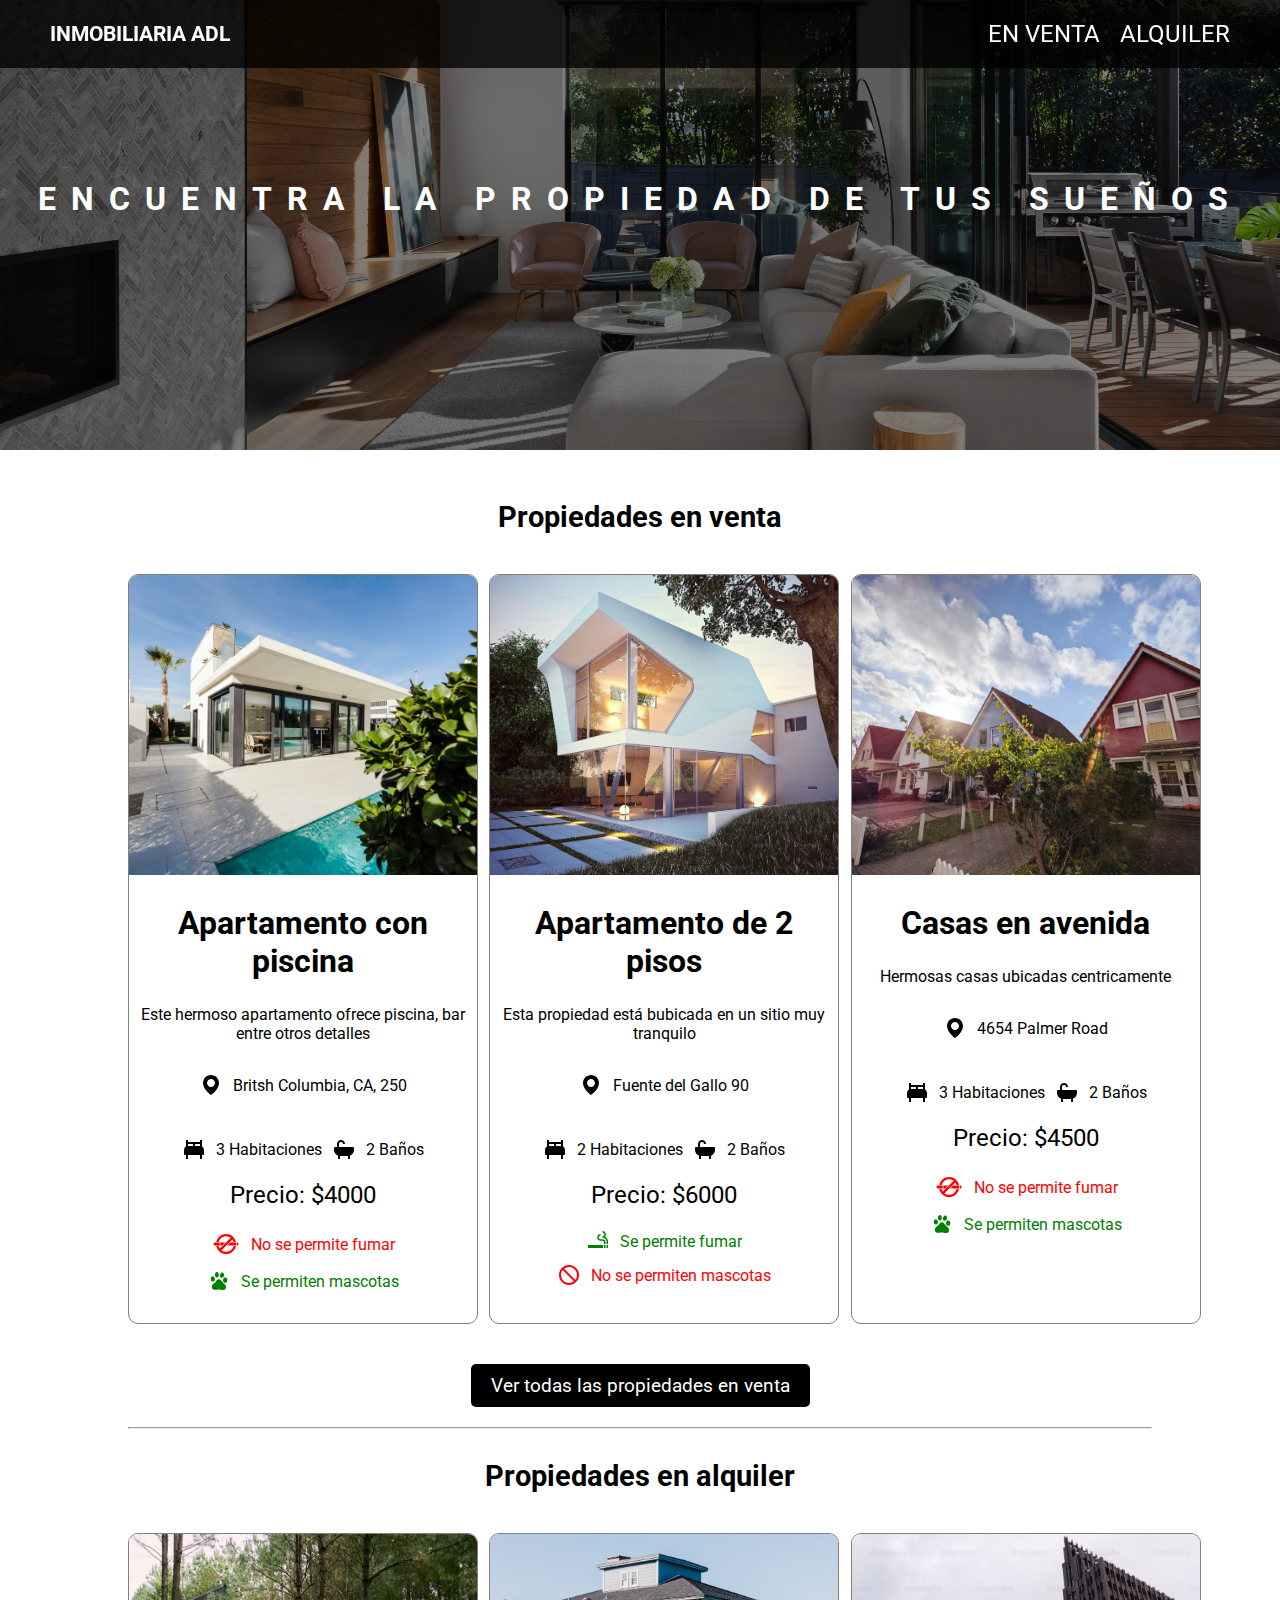
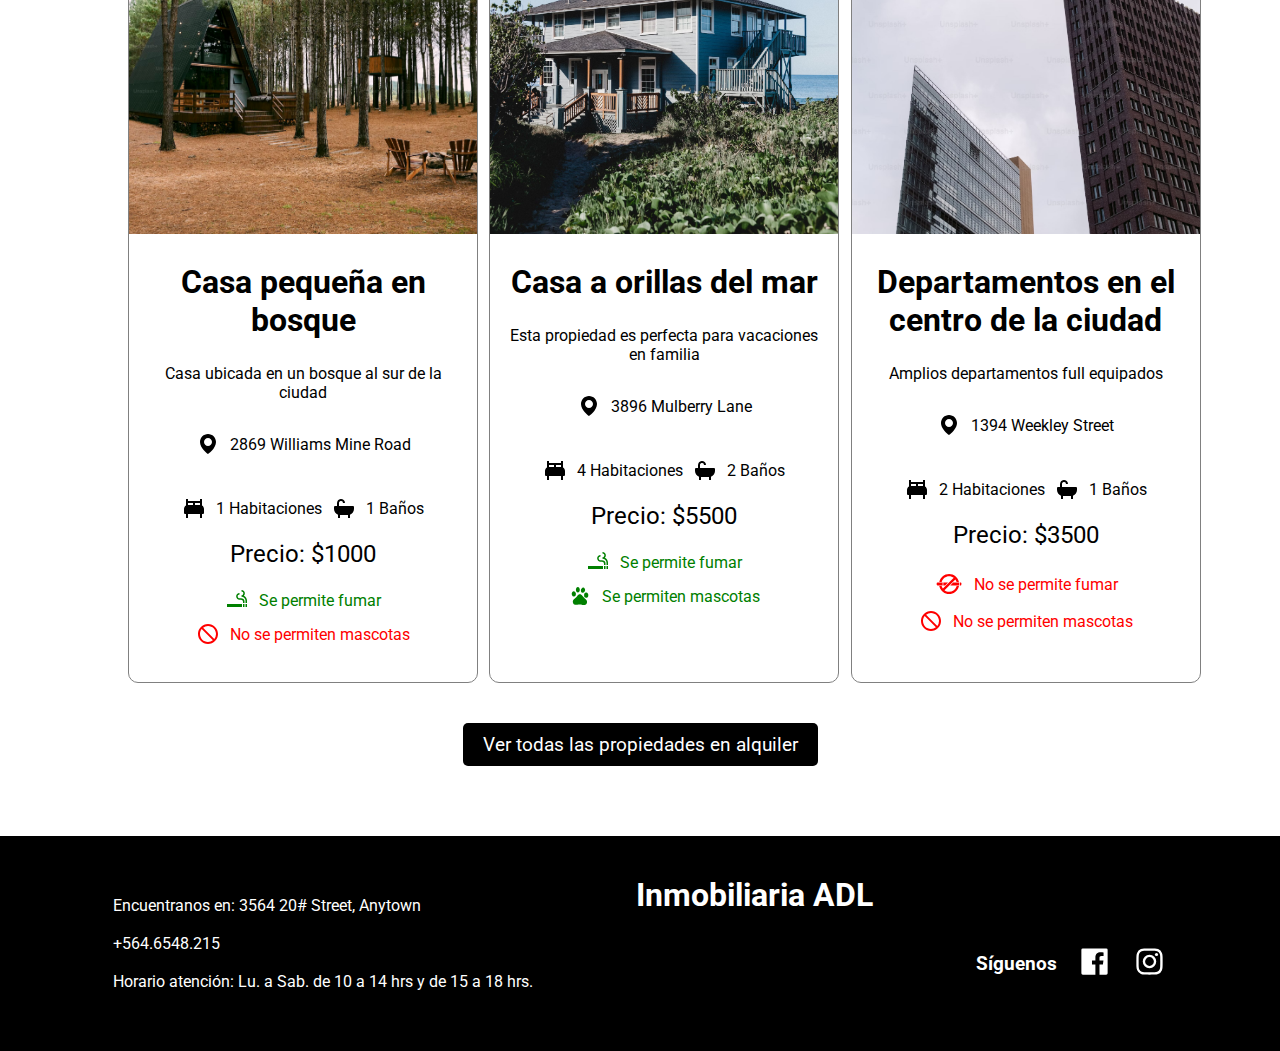
==== commit 7df9c8fd: "Añadiendo lógica para que solo muestre 3 cards en página principal" ====
--- a/index.html
+++ b/index.html
@@ -47,7 +47,6 @@
             <div class="section__container">
                 <div class="cards__container" id="section0.5">
 
-
                 </div>
             </div>
             <a class="card__section__link card__section__link--for-rent" href="propiedades_alquiler.html">Ver todas las propiedades en alquiler</a>
